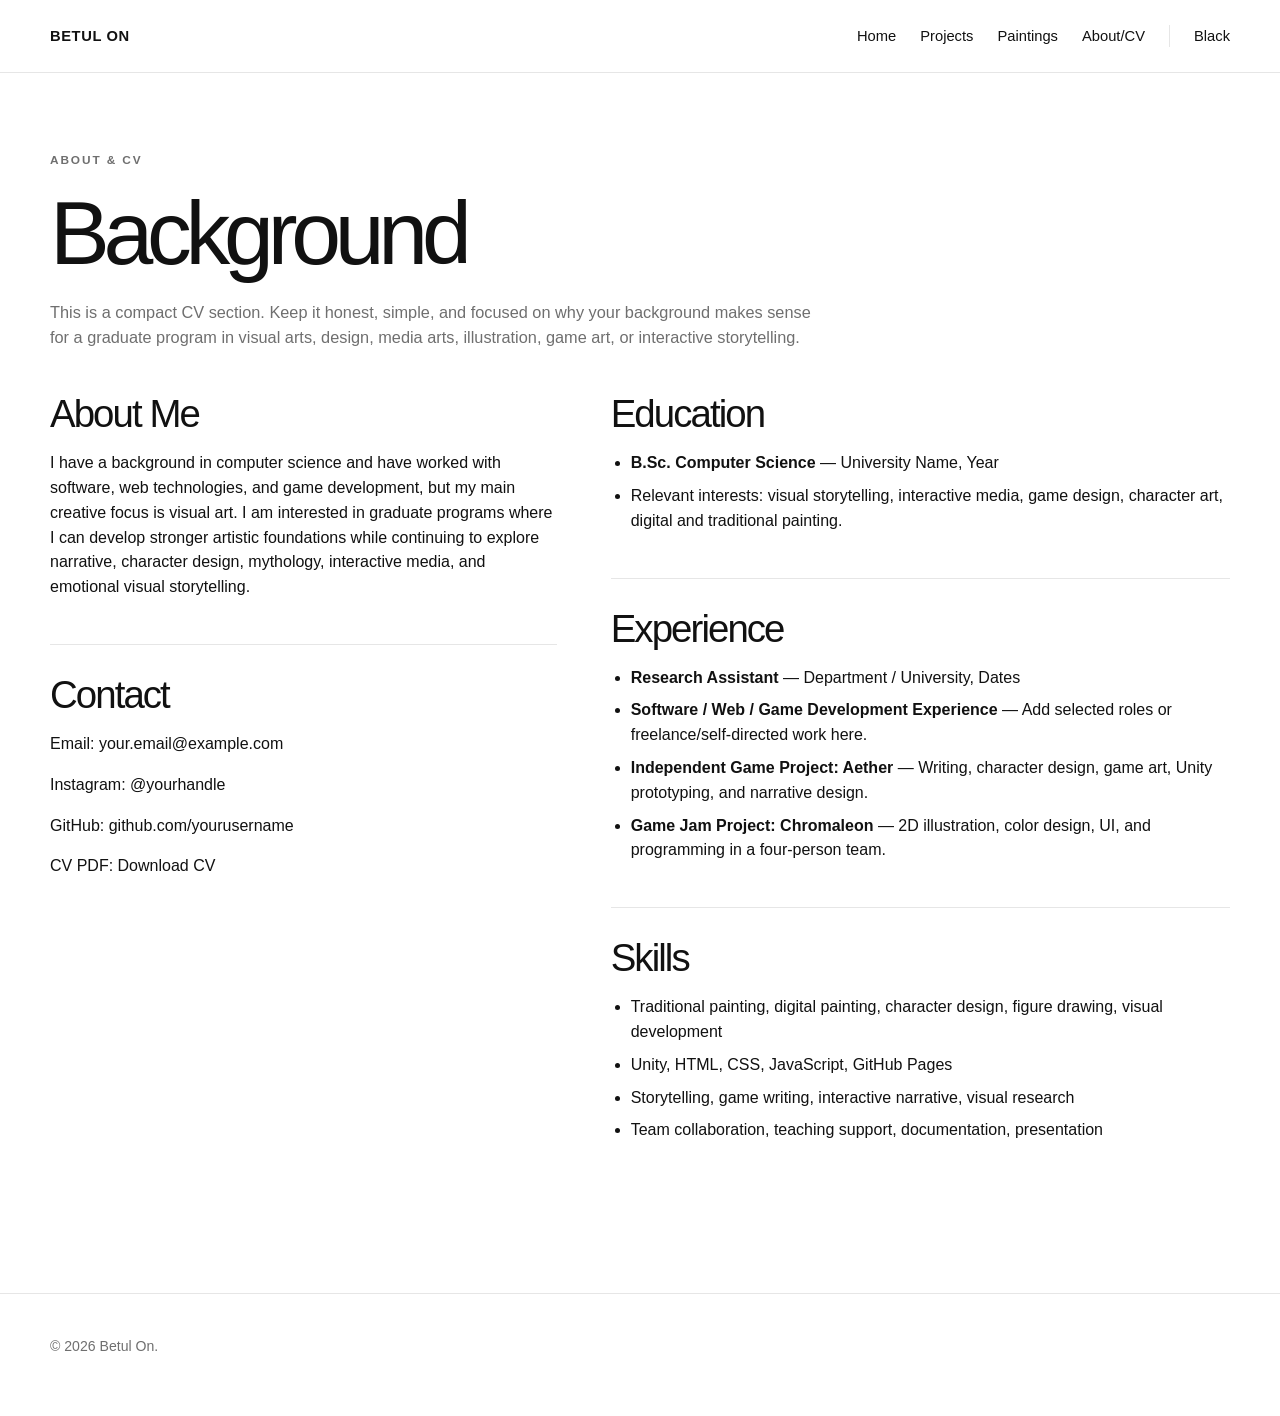
==== about.html @ e404c4d3 "Initial portfolio site" ====
<!DOCTYPE html>
<html lang="en">
<head>
  <meta charset="UTF-8" />
  <meta name="viewport" content="width=device-width, initial-scale=1.0" />

  <title>About / CV | Betul On</title>
  <meta name="description" content="Graduate application portfolio." />

  <link rel="stylesheet" href="assets/css/style.css" />
</head>

<body>
  <header class="site-header">
  <div class="container nav">
    <a href="index.html" class="logo">Betul On</a>

    <nav class="nav-links" aria-label="Main navigation">
      <a class="nav-link" href="index.html">Home</a>

      <div class="nav-item">
        <a class="nav-link" href="aether.html">Projects</a>
        <div class="dropdown-menu" aria-label="Project submenu">
          <a href="aether.html">Aether</a>
          <a href="chromaleon.html">Chromaleon</a>
        </div>
      </div>

      <a class="nav-link" href="artworks.html">Paintings</a>
      <a class="nav-link" href="about.html">About/CV</a>

      <button class="theme-toggle" type="button" data-theme-toggle>Black</button>
    </nav>
  </div>
</header>

  <main>
    <section class="page-section">
      <div class="container">
        <div class="section-heading">
          <div class="eyebrow">About & CV</div>
          <h1>Background</h1>
          <p>
            This is a compact CV section. Keep it honest, simple, and focused on why your background makes sense for a graduate program in visual arts, design, media arts, illustration, game art, or interactive storytelling.
          </p>
        </div>

        <div class="cv-grid">
          <div>
            <div class="cv-card">
              <h2>About Me</h2>
              <p>
                I have a background in computer science and have worked with software, web technologies, and game development, but my main creative focus is visual art. I am interested in graduate programs where I can develop stronger artistic foundations while continuing to explore narrative, character design, mythology, interactive media, and emotional visual storytelling.
              </p>
            </div>

            <div class="cv-card">
              <h2>Contact</h2>
              <p>Email: <a href="mailto:your.email@example.com">your.email@example.com</a></p>
              <p>Instagram: <a href="#">@yourhandle</a></p>
              <p>GitHub: <a href="#">github.com/yourusername</a></p>
              <p>CV PDF: <a href="assets/files/cv.pdf">Download CV</a></p>
            </div>
          </div>

          <div>
            <div class="cv-card">
              <h2>Education</h2>
              <ul>
                <li><strong>B.Sc. Computer Science</strong> — University Name, Year</li>
                <li>Relevant interests: visual storytelling, interactive media, game design, character art, digital and traditional painting.</li>
              </ul>
            </div>

            <div class="cv-card">
              <h2>Experience</h2>
              <ul>
                <li><strong>Research Assistant</strong> — Department / University, Dates</li>
                <li><strong>Software / Web / Game Development Experience</strong> — Add selected roles or freelance/self-directed work here.</li>
                <li><strong>Independent Game Project: Aether</strong> — Writing, character design, game art, Unity prototyping, and narrative design.</li>
                <li><strong>Game Jam Project: Chromaleon</strong> — 2D illustration, color design, UI, and programming in a four-person team.</li>
              </ul>
            </div>

            <div class="cv-card">
              <h2>Skills</h2>
              <ul>
                <li>Traditional painting, digital painting, character design, figure drawing, visual development</li>
                <li>Unity, HTML, CSS, JavaScript, GitHub Pages</li>
                <li>Storytelling, game writing, interactive narrative, visual research</li>
                <li>Team collaboration, teaching support, documentation, presentation</li>
              </ul>
            </div>
          </div>
        </div>
      </div>
    </section>

  </main>

  <footer class="site-footer">
  <div class="container">
    <p>© 2026 Betul On.</p>
  </div>
</footer>
  <script src="assets/js/theme.js" defer></script>
</body>
</html>
---- assets/css/style.css ----
/* ===============================
   Minimal Graduate Portfolio CSS
   =============================== */

:root {
  --bg: #ffffff;
  --paper: #ffffff;
  --text: #111111;
  --muted: #6f6f6f;
  --line: #e6e6e6;
  --accent: #111111;
  --accent-soft: #f5f5f5;
}

:root.dark-theme {
  --bg: #080808;
  --paper: #080808;
  --text: #f2eadc;
  --muted: #b8ad9b;
  --line: #2a2a2a;
  --accent: #d8b56d;
  --accent-soft: #161616;
}

* {
  box-sizing: border-box;
}

html {
  scroll-behavior: smooth;
}

body {
  margin: 0;
  background: var(--bg);
  color: var(--text);
  font-family: Arial, Helvetica, sans-serif;
  line-height: 1.55;
}

img,
video {
  max-width: 100%;
  display: block;
}

a {
  color: var(--text);
  text-decoration: none;
}

a:hover {
  color: var(--accent);
}

.container {
  width: min(1180px, calc(100% - 40px));
  margin: 0 auto;
}

/* Header */

.site-header {
  position: sticky;
  top: 0;
  z-index: 20;
  background: color-mix(in srgb, var(--bg) 92%, transparent);
  backdrop-filter: blur(10px);
  border-bottom: 1px solid var(--line);
}

.nav {
  display: flex;
  align-items: center;
  justify-content: space-between;
  min-height: 72px;
  gap: 28px;
}

.logo {
  font-size: 0.92rem;
  font-weight: 600;
  letter-spacing: 0.04em;
  text-transform: uppercase;
}

.nav-links {
  display: flex;
  align-items: center;
  gap: 24px;
  flex-wrap: wrap;
  font-size: 0.92rem;
}

.nav-item {
  position: relative;
}

.nav-link,
.theme-toggle {
  font: inherit;
  color: var(--text);
  background: none;
  border: 0;
  padding: 0;
  cursor: pointer;
}

.theme-toggle {
  border-left: 1px solid var(--line);
  padding-left: 24px;
}

.dropdown-menu {
  position: absolute;
  top: 100%;
  left: -14px;
  min-width: 145px;
  padding: 12px 14px;
  display: none;
  background: var(--bg);
  border: 1px solid var(--line);
}

.nav-item:hover .dropdown-menu,
.nav-item:focus-within .dropdown-menu {
  display: grid;
  gap: 10px;
}

/* Typography */

.eyebrow {
  text-transform: uppercase;
  letter-spacing: 0.16em;
  color: var(--muted);
  font-size: 0.74rem;
  font-weight: 600;
  margin-bottom: 14px;
}

h1,
h2,
h3,
h4 {
  margin: 0 0 16px;
  line-height: 1.12;
  font-weight: 500;
  color: var(--text);
}

h1 {
  font-size: clamp(2.5rem, 7vw, 6rem);
  letter-spacing: -0.07em;
}

h2 {
  font-size: clamp(1.7rem, 3vw, 2.6rem);
  letter-spacing: -0.05em;
}

h3 {
  font-size: 1.25rem;
}

h4 {
  font-size: 1rem;
}

p {
  margin: 0 0 16px;
}

ul {
  margin-top: 0;
  padding-left: 20px;
}

/* Layout */

.hero {
  padding: 20px 0 20px;
  border-bottom: 1px solid var(--line);
}

.hero-grid {
  display: grid;
  grid-template-columns: 1.15fr 0.85fr;
  gap: 56px;
  align-items: center;
}

.intro {
  font-size: 1.1rem;
  color: var(--muted);
  max-width: 720px;
}

.page-section {
  padding: 78px 0;
  border-bottom: 1px solid var(--line);
}

.section-heading {
  max-width: 780px;
  margin-bottom: 42px;
}

.section-heading p {
  color: var(--muted);
  font-size: 1.02rem;
}

.two-column {
  display: grid;
  grid-template-columns: 1fr 1fr;
  gap: 42px;
  align-items: start;
}

/* Buttons are kept for possible future use, but hidden from homepage by removing the HTML. */

.button-row {
  display: flex;
  flex-wrap: wrap;
  gap: 12px;
  margin-top: 28px;
}

.button {
  display: inline-flex;
  align-items: center;
  justify-content: center;
  border: 1px solid var(--text);
  background: var(--text);
  color: var(--bg);
  padding: 11px 18px;
  border-radius: 0;
  font-size: 0.95rem;
}

.button.secondary {
  background: transparent;
  color: var(--text);
}

/* Minimal project layout */

.project,
.cv-card,
.art-card {
  background: transparent;
  border: 0;
}

.project {
  padding: 0;
  margin-bottom: 56px;
}

.project-header {
  display: grid;
  grid-template-columns: 1fr minmax(180px, 260px);
  gap: 48px;
  align-items: start;
  margin-bottom: 42px;
  padding-bottom: 32px;
  border-bottom: 1px solid var(--line);
}

.project-meta,
.caption,
.art-info p {
  color: var(--muted);
  font-size: 0.9rem;
}

.project-meta {
  text-align: left;
}

.tag-list {
  display: flex;
  flex-wrap: wrap;
  gap: 8px;
  margin: 18px 0 0;
}

.tag {
  border: 1px solid var(--line);
  color: var(--muted);
  padding: 5px 9px;
  font-size: 0.78rem;
}

/* Rectangular media */

.portrait-placeholder,
.media-placeholder {
  border: 1px solid var(--line);
  background: var(--accent-soft);
  color: var(--muted);
  min-height: 0;
  aspect-ratio: 4 / 3;
  display: flex;
  align-items: center;
  justify-content: center;
  text-align: center;
  /* padding: 28px; */
  font-size: 0.9rem;
}

.portrait-placeholder {
  aspect-ratio: 3 / 4;
}

.game-media-grid {
  display: grid;
  grid-template-columns: 1fr;
  /* gap: 42px; */
  margin: 42px 0;
}

.game-media-grid .media-placeholder,
.game-media-grid .wide-media {
  width: 100%;
  aspect-ratio: 16 / 9;
  min-height: 0;
}

.caption {
  margin-top: 10px;
}

.note-box {
  border-left: 1px solid var(--text);
  padding: 4px 0 4px 18px;
  margin-top: 28px;
  color: var(--muted);
}

/* Homepage selected work */

.gallery-grid {
  display: grid;
  grid-template-columns: repeat(3, 1fr);
  gap: 32px;
}

.art-card {
  overflow: visible;
}

.art-card .media-placeholder {
  border-radius: 0;
  min-height: 0;
  aspect-ratio: 4 / 3;
}

.art-info {
  padding: 14px 0 0;
}

.art-info h3 {
  font-size: 1rem;
  margin-bottom: 6px;
}

/* Paintings page: rectangular, sharp, with optional minimalist labels */

.painting-list {
  display: grid;
  gap: 46px;
}

.painting-item {
  display: grid;
  grid-template-columns: minmax(0, 1.25fr) minmax(220px, 0.75fr);
  gap: 28px;
  align-items: start;
  padding-bottom: 46px;
  border-bottom: 1px solid var(--line);
}

.painting-item:last-child {
  border-bottom: 0;
}

.painting-image {
  border: 1px solid var(--line);
  background: var(--accent-soft);
  aspect-ratio: 16 / 10;
  display: flex;
  align-items: center;
  justify-content: center;
  color: var(--muted);
  text-align: center;
  /* padding: 24px; */
}
.preview-image {
  background: var(--accent-soft);
  display: flex;
  align-items: center;
  justify-content: center;
  color: var(--muted);
  text-align: center;
}

.painting-meta {
  color: var(--muted);
  font-size: 0.92rem;
}

.painting-meta h3 {
  color: var(--text);
  font-size: 1rem;
  margin-bottom: 10px;
}

.painting-meta dl {
  margin: 0;
}

.painting-meta dt {
  color: var(--text);
  font-size: 0.75rem;
  letter-spacing: 0.12em;
  text-transform: uppercase;
  margin-top: 14px;
}

.painting-meta dd {
  margin: 4px 0 0;
}

/* CV */

.cv-grid {
  display: grid;
  grid-template-columns: 0.9fr 1.1fr;
  gap: 54px;
}

.cv-card {
  padding: 0 0 28px;
  margin-bottom: 28px;
  border-bottom: 1px solid var(--line);
}

.cv-card:last-child {
  border-bottom: 0;
}

.cv-card li {
  margin-bottom: 8px;
}

/* Footer */

.site-footer {
  padding: 42px 0;
  color: var(--muted);
  font-size: 0.88rem;
}

/* Responsive */

@media (max-width: 850px) {
  .hero-grid,
  .two-column,
  .cv-grid,
  .project-header,
  .painting-item {
    grid-template-columns: 1fr;
  }

  .gallery-grid {
    grid-template-columns: 1fr;
  }

  .nav {
    align-items: flex-start;
    flex-direction: column;
    padding: 16px 0;
  }

  .nav-links {
    gap: 16px;
  }

  .dropdown-menu {
    position: static;
    border: 0;
    padding: 8px 0 0 12px;
    display: grid;
    gap: 8px;
  }

  .theme-toggle {
    border-left: 0;
    padding-left: 0;
  }
}
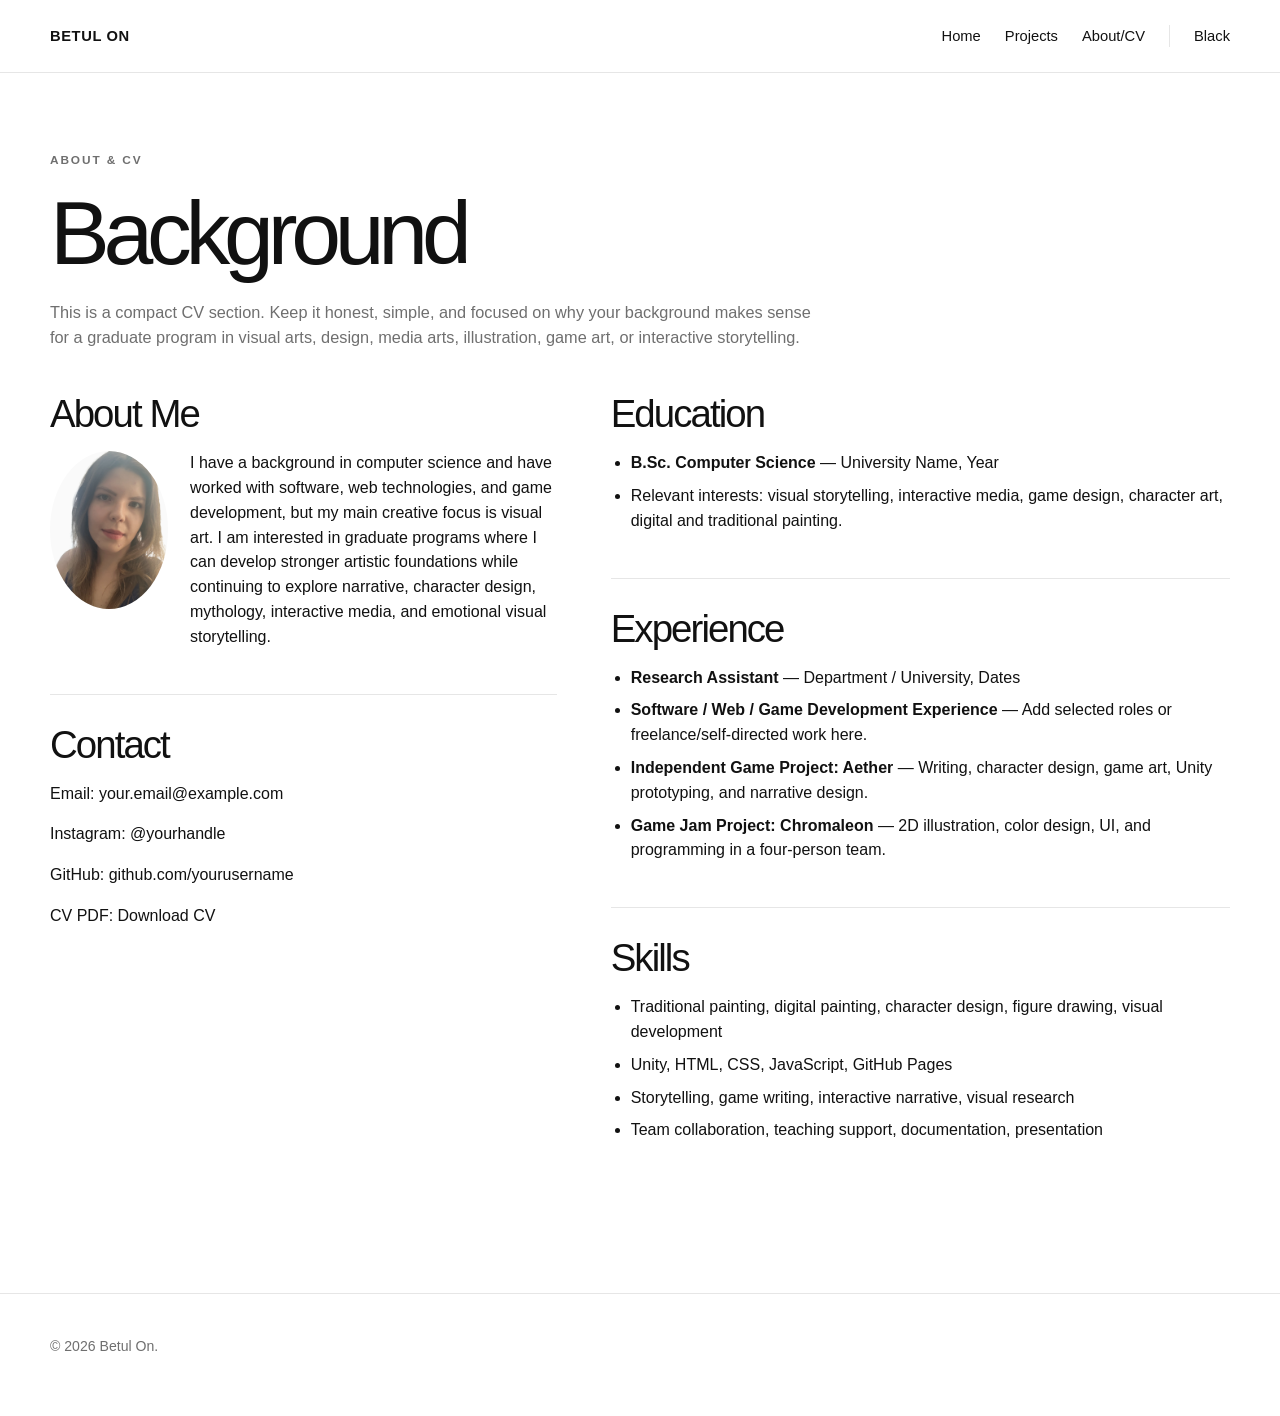
==== commit b069db6b: "Profile photo moved to about page" ====
--- a/about.html
+++ b/about.html
@@ -49,9 +49,12 @@
           <div>
             <div class="cv-card">
               <h2>About Me</h2>
-              <p>
-                I have a background in computer science and have worked with software, web technologies, and game development, but my main creative focus is visual art. I am interested in graduate programs where I can develop stronger artistic foundations while continuing to explore narrative, character design, mythology, interactive media, and emotional visual storytelling.
-              </p>
+              <div class="about-intro">
+                <img class="about-profile" src="assets/images/profile.png" alt="Portrait of Betul On" />
+                <p>
+                  I have a background in computer science and have worked with software, web technologies, and game development, but my main creative focus is visual art. I am interested in graduate programs where I can develop stronger artistic foundations while continuing to explore narrative, character design, mythology, interactive media, and emotional visual storytelling.
+                </p>
+              </div>
             </div>
 
             <div class="cv-card">
--- a/assets/css/style.css
+++ b/assets/css/style.css
@@ -90,6 +90,21 @@
   gap: 24px;
   flex-wrap: wrap;
   font-size: 0.92rem;
+}
+
+/* Temporarily hide the Paintings/Artworks page from the site navigation */
+.nav-links a[href$="artworks.html"],
+.nav-links a[href$="paintings.html"] {
+  display: none;
+}
+
+.hidden-notice {
+  background: var(--accent-soft);
+  border: 1px solid var(--line);
+  color: var(--muted);
+  padding: 18px;
+  text-align: center;
+  margin: 24px 0;
 }
 
 .nav-item {
@@ -183,17 +198,17 @@
   border-bottom: 1px solid var(--line);
 }
 
-.hero-grid {
+/* .hero-grid {
   display: grid;
   grid-template-columns: 1.15fr 0.85fr;
   gap: 56px;
   align-items: center;
-}
+} */
 
 .intro {
   font-size: 1.1rem;
   color: var(--muted);
-  max-width: 720px;
+  /* max-width: 720px; */
 }
 
 .page-section {
@@ -314,6 +329,24 @@
   aspect-ratio: 3 / 4;
 }
 
+.about-intro {
+  display: grid;
+  grid-template-columns: 118px 1fr;
+  gap: 22px;
+  align-items: start;
+}
+
+.about-profile {
+  /* width: 118px; */
+  /* aspect-ratio: 1 / 1; */
+  /* object-fit: cover; */
+  border-radius: 50%;
+  /* border: 1px solid var(--line); */
+  /* padding: 5px; */
+  background: var(--bg);
+  filter: saturate(0.9) contrast(0.96);
+}
+
 .game-media-grid {
   display: grid;
   grid-template-columns: 1fr;
@@ -343,8 +376,9 @@
 
 .gallery-grid {
   display: grid;
-  grid-template-columns: repeat(3, 1fr);
-  gap: 32px;
+  grid-template-columns: repeat(2, minmax(0, 1fr));
+  gap: 2px;
+  /* max-width: 820px; */
 }
 
 .art-card {
@@ -500,4 +534,13 @@
     border-left: 0;
     padding-left: 0;
   }
-}
+
+  .about-intro {
+    grid-template-columns: 1fr;
+    gap: 16px;
+  }
+
+  .about-profile {
+    width: 104px;
+  }
+}
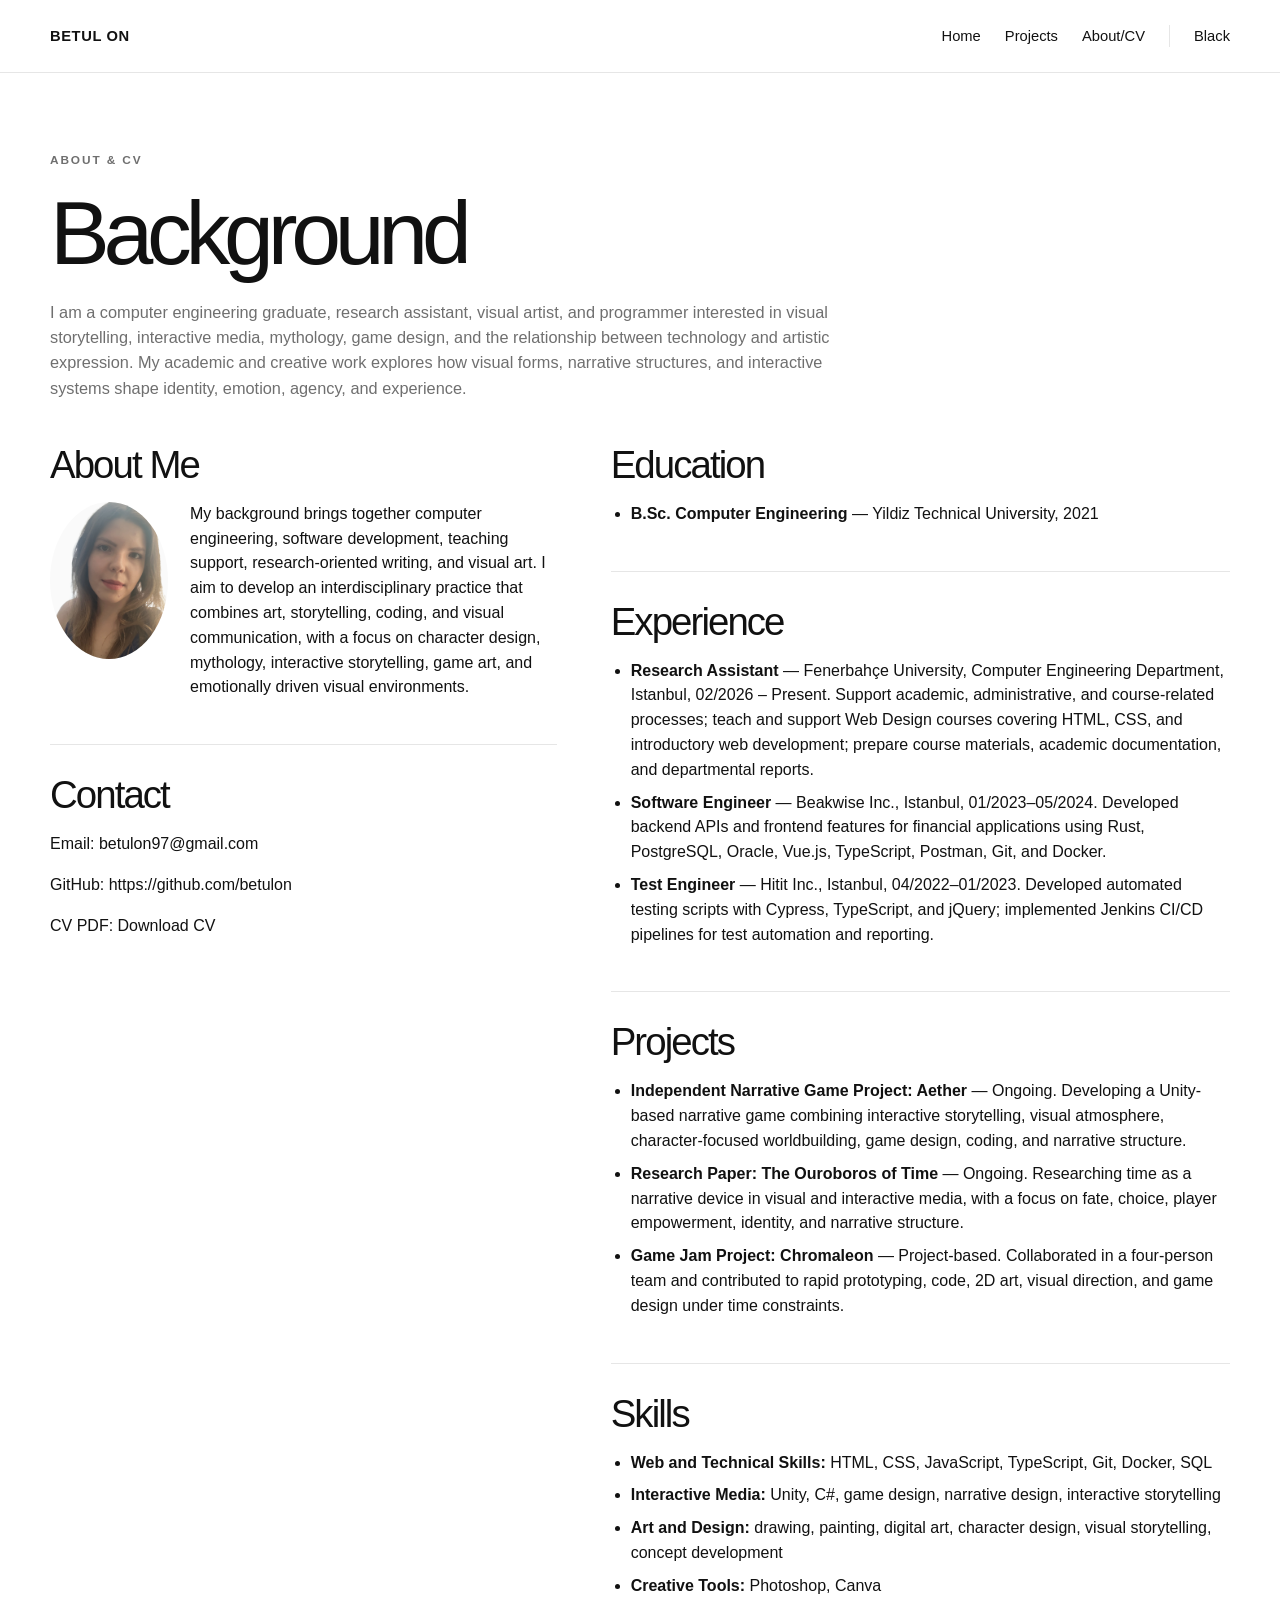
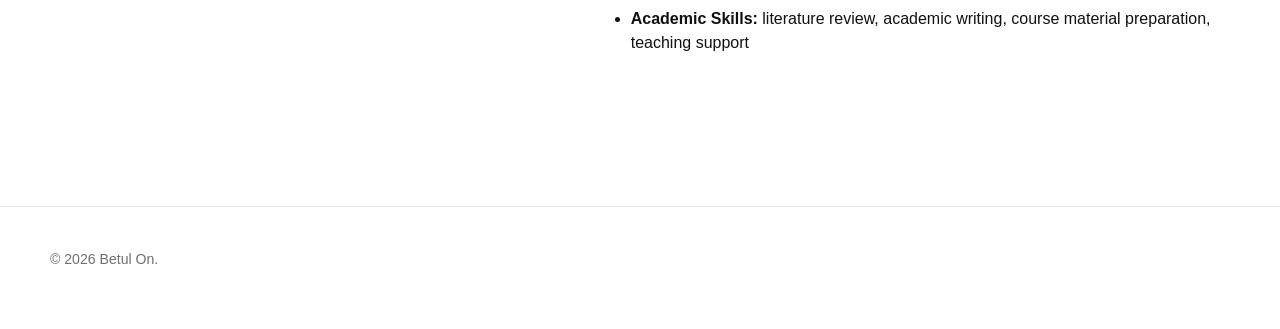
==== commit 15c2aa7d: "about page context fix" ====
--- a/about.html
+++ b/about.html
@@ -41,7 +41,7 @@
           <div class="eyebrow">About & CV</div>
           <h1>Background</h1>
           <p>
-            This is a compact CV section. Keep it honest, simple, and focused on why your background makes sense for a graduate program in visual arts, design, media arts, illustration, game art, or interactive storytelling.
+            I am a computer engineering graduate, research assistant, visual artist, and programmer interested in visual storytelling, interactive media, mythology, game design, and the relationship between technology and artistic expression. My academic and creative work explores how visual forms, narrative structures, and interactive systems shape identity, emotion, agency, and experience.
           </p>
         </div>
 
@@ -52,16 +52,16 @@
               <div class="about-intro">
                 <img class="about-profile" src="assets/images/profile.png" alt="Portrait of Betul On" />
                 <p>
-                  I have a background in computer science and have worked with software, web technologies, and game development, but my main creative focus is visual art. I am interested in graduate programs where I can develop stronger artistic foundations while continuing to explore narrative, character design, mythology, interactive media, and emotional visual storytelling.
+                  My background brings together computer engineering, software development, teaching support, research-oriented writing, and visual art. I aim to develop an interdisciplinary practice that combines art, storytelling, coding, and visual communication, with a focus on character design, mythology, interactive storytelling, game art, and emotionally driven visual environments.
                 </p>
               </div>
             </div>
 
             <div class="cv-card">
               <h2>Contact</h2>
-              <p>Email: <a href="mailto:your.email@example.com">your.email@example.com</a></p>
-              <p>Instagram: <a href="#">@yourhandle</a></p>
-              <p>GitHub: <a href="#">github.com/yourusername</a></p>
+              <p>Email: <a href="mailto:betulon97@gmail.com">betulon97@gmail.com</a></p>
+              <!-- <p>Instagram: <a href="#">@yourhandle</a></p> -->
+              <p>GitHub: <a href="#">https://github.com/betulon</a></p>
               <p>CV PDF: <a href="assets/files/cv.pdf">Download CV</a></p>
             </div>
           </div>
@@ -70,28 +70,36 @@
             <div class="cv-card">
               <h2>Education</h2>
               <ul>
-                <li><strong>B.Sc. Computer Science</strong> — University Name, Year</li>
-                <li>Relevant interests: visual storytelling, interactive media, game design, character art, digital and traditional painting.</li>
+                <li><strong>B.Sc. Computer Engineering</strong> — Yildiz Technical University, 2021</li>
               </ul>
             </div>
 
             <div class="cv-card">
               <h2>Experience</h2>
               <ul>
-                <li><strong>Research Assistant</strong> — Department / University, Dates</li>
-                <li><strong>Software / Web / Game Development Experience</strong> — Add selected roles or freelance/self-directed work here.</li>
-                <li><strong>Independent Game Project: Aether</strong> — Writing, character design, game art, Unity prototyping, and narrative design.</li>
-                <li><strong>Game Jam Project: Chromaleon</strong> — 2D illustration, color design, UI, and programming in a four-person team.</li>
+                <li><strong>Research Assistant</strong> — Fenerbahçe University, Computer Engineering Department, Istanbul, 02/2026 – Present. Support academic, administrative, and course-related processes; teach and support Web Design courses covering HTML, CSS, and introductory web development; prepare course materials, academic documentation, and departmental reports.</li>
+                <li><strong>Software Engineer</strong> — Beakwise Inc., Istanbul, 01/2023–05/2024. Developed backend APIs and frontend features for financial applications using Rust, PostgreSQL, Oracle, Vue.js, TypeScript, Postman, Git, and Docker.</li>
+                <li><strong>Test Engineer</strong> — Hitit Inc., Istanbul, 04/2022–01/2023. Developed automated testing scripts with Cypress, TypeScript, and jQuery; implemented Jenkins CI/CD pipelines for test automation and reporting.</li>
+              </ul>
+            </div>
+
+            <div class="cv-card">
+              <h2>Projects</h2>
+              <ul>
+                <li><strong>Independent Narrative Game Project: Aether</strong> — Ongoing. Developing a Unity-based narrative game combining interactive storytelling, visual atmosphere, character-focused worldbuilding, game design, coding, and narrative structure.</li>
+                <li><strong>Research Paper: The Ouroboros of Time</strong> — Ongoing. Researching time as a narrative device in visual and interactive media, with a focus on fate, choice, player empowerment, identity, and narrative structure.</li>
+                <li><strong>Game Jam Project: Chromaleon</strong> — Project-based. Collaborated in a four-person team and contributed to rapid prototyping, code, 2D art, visual direction, and game design under time constraints.</li>
               </ul>
             </div>
 
             <div class="cv-card">
               <h2>Skills</h2>
               <ul>
-                <li>Traditional painting, digital painting, character design, figure drawing, visual development</li>
-                <li>Unity, HTML, CSS, JavaScript, GitHub Pages</li>
-                <li>Storytelling, game writing, interactive narrative, visual research</li>
-                <li>Team collaboration, teaching support, documentation, presentation</li>
+                <li><strong>Web and Technical Skills:</strong> HTML, CSS, JavaScript, TypeScript, Git, Docker, SQL</li>
+                <li><strong>Interactive Media:</strong> Unity, C#, game design, narrative design, interactive storytelling</li>
+                <li><strong>Art and Design:</strong> drawing, painting, digital art, character design, visual storytelling, concept development</li>
+                <li><strong>Creative Tools:</strong> Photoshop, Canva</li>
+                <li><strong>Academic Skills:</strong> literature review, academic writing, course material preparation, teaching support</li>
               </ul>
             </div>
           </div>
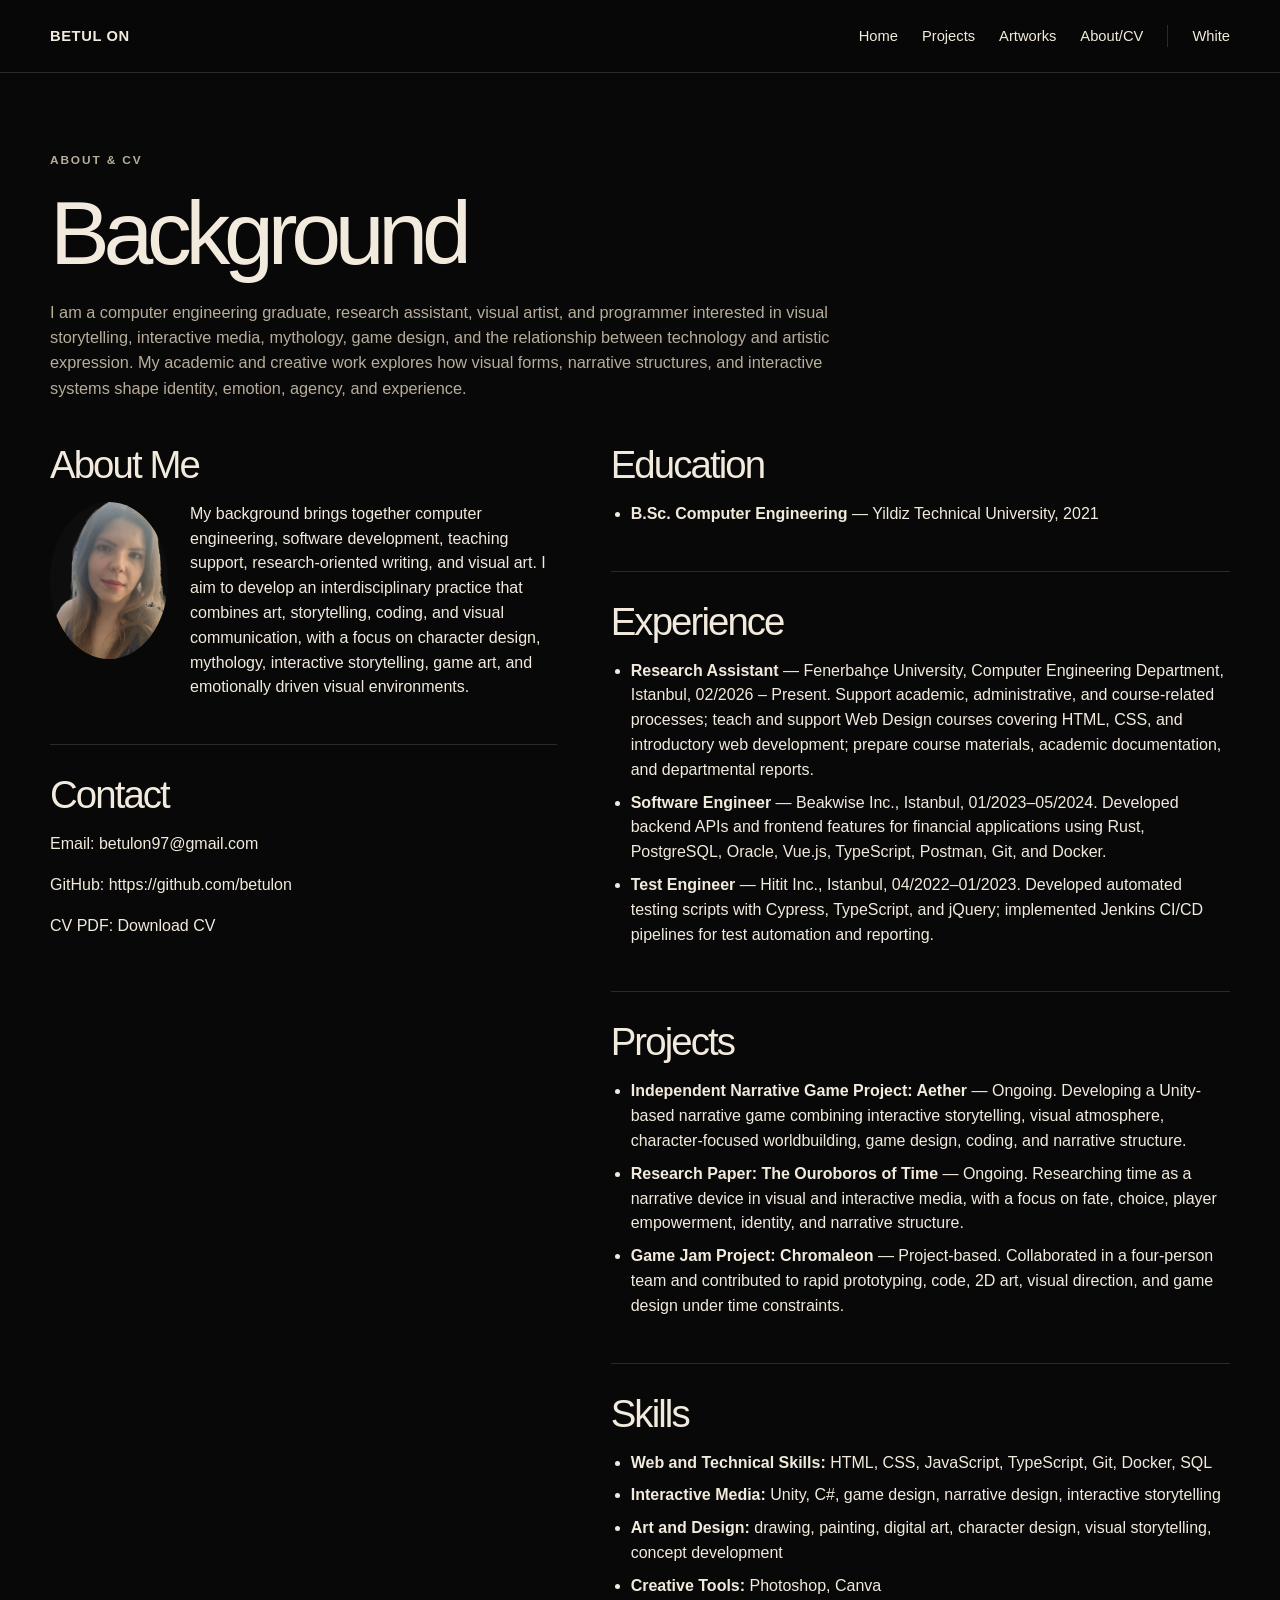
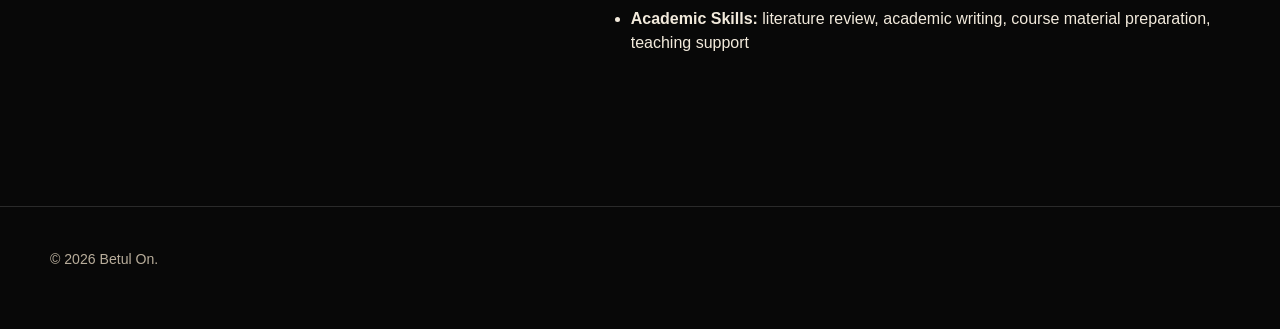
==== commit ec3b183b: "artworks page with paintings and studies, homepage cards redesigned" ====
--- a/about.html
+++ b/about.html
@@ -26,7 +26,7 @@
         </div>
       </div>
 
-      <a class="nav-link" href="artworks.html">Paintings</a>
+      <a class="nav-link" href="artworks.html">Artworks</a>
       <a class="nav-link" href="about.html">About/CV</a>
 
       <button class="theme-toggle" type="button" data-theme-toggle>Black</button>
--- a/assets/css/style.css
+++ b/assets/css/style.css
@@ -90,12 +90,6 @@
   gap: 24px;
   flex-wrap: wrap;
   font-size: 0.92rem;
-}
-
-/* Temporarily hide the Paintings/Artworks page from the site navigation */
-.nav-links a[href$="artworks.html"],
-.nav-links a[href$="paintings.html"] {
-  display: none;
 }
 
 .hidden-notice {
@@ -376,28 +370,91 @@
 
 .gallery-grid {
   display: grid;
-  grid-template-columns: repeat(2, minmax(0, 1fr));
-  gap: 2px;
-  /* max-width: 820px; */
+  grid-template-columns: repeat(3, minmax(0, 1fr));
+  gap: 40px 24px;
 }
 
 .art-card {
-  overflow: visible;
-}
-
-.art-card .media-placeholder {
-  border-radius: 0;
-  min-height: 0;
-  aspect-ratio: 4 / 3;
+  display: block;
+  color: var(--text);
+  transition: transform 0.15s ease;
+}
+
+.art-card:hover {
+  color: var(--text);
+}
+
+.art-card:active {
+  transform: scale(0.98);
+}
+
+.art-card:focus-visible {
+  outline: 1px solid var(--accent);
+  outline-offset: 6px;
+}
+
+.art-frame {
+  overflow: hidden;
+  aspect-ratio: 1 / 1;
+  background: var(--accent-soft);
+}
+
+.art-frame img {
+  width: 100%;
+  height: 100%;
+  object-fit: cover;
+  filter: saturate(0.85);
+  transition: transform 0.6s ease, filter 0.6s ease;
+}
+
+.art-card:hover .art-frame img,
+.art-card:focus-visible .art-frame img {
+  transform: scale(1.05);
+  filter: saturate(1);
 }
 
 .art-info {
-  padding: 14px 0 0;
+  padding: 16px 0 0;
+}
+
+.art-kicker {
+  text-transform: uppercase;
+  letter-spacing: 0.16em;
+  color: var(--muted);
+  font-size: 0.7rem;
+  font-weight: 600;
+  margin-bottom: 8px;
 }
 
 .art-info h3 {
-  font-size: 1rem;
+  font-size: 1.1rem;
   margin-bottom: 6px;
+  transition: color 0.3s ease;
+}
+
+.art-card:hover h3 {
+  color: var(--accent);
+}
+
+.art-arrow {
+  display: inline-block;
+  opacity: 0;
+  transform: translateX(-6px);
+  transition: opacity 0.3s ease, transform 0.3s ease;
+}
+
+.art-card:hover .art-arrow,
+.art-card:focus-visible .art-arrow {
+  opacity: 1;
+  transform: translateX(0);
+}
+
+@media (prefers-reduced-motion: reduce) {
+  .art-card,
+  .art-frame img,
+  .art-arrow {
+    transition: none;
+  }
 }
 
 /* Paintings page: rectangular, sharp, with optional minimalist labels */
@@ -421,15 +478,20 @@
 }
 
 .painting-image {
-  border: 1px solid var(--line);
+  display: flex;
+  justify-content: center;
   background: var(--accent-soft);
-  aspect-ratio: 16 / 10;
-  display: flex;
-  align-items: center;
-  justify-content: center;
-  color: var(--muted);
-  text-align: center;
-  /* padding: 24px; */
+  padding: 24px;
+}
+
+.painting-image {
+  min-width: 0;
+}
+
+.painting-image img {
+  max-height: 78vh;
+  width: auto;
+  object-fit: contain;
 }
 .preview-image {
   background: var(--accent-soft);
@@ -465,6 +527,84 @@
 
 .painting-meta dd {
   margin: 4px 0 0;
+}
+
+.painting-meta h3 em {
+  font-style: italic;
+}
+
+/* Artworks page: category index, groups, studies */
+
+.artwork-index {
+  display: flex;
+  flex-wrap: wrap;
+  gap: 24px;
+  padding-bottom: 18px;
+  margin-bottom: 56px;
+  border-bottom: 1px solid var(--line);
+  font-size: 0.78rem;
+  letter-spacing: 0.14em;
+  text-transform: uppercase;
+}
+
+.artwork-index a {
+  color: var(--muted);
+}
+
+.artwork-index a:hover {
+  color: var(--accent);
+}
+
+.artwork-group {
+  margin-bottom: 72px;
+  scroll-margin-top: 96px;
+}
+
+.artwork-group:last-child {
+  margin-bottom: 0;
+}
+
+.group-title {
+  font-size: 0.78rem;
+  font-weight: 600;
+  letter-spacing: 0.16em;
+  text-transform: uppercase;
+  color: var(--muted);
+  margin-bottom: 28px;
+}
+
+.study-grid {
+  display: grid;
+  grid-template-columns: repeat(4, minmax(0, 1fr));
+  gap: 32px 20px;
+}
+
+.study-item {
+  margin: 0;
+}
+
+.study-item a {
+  display: flex;
+  align-items: center;
+  justify-content: center;
+  aspect-ratio: 1 / 1;
+  padding: 12px;
+  background: var(--accent-soft);
+}
+
+.study-item img {
+  max-height: 100%;
+  object-fit: contain;
+}
+
+.study-item figcaption {
+  margin-top: 10px;
+  color: var(--muted);
+  font-size: 0.82rem;
+}
+
+.study-item figcaption em {
+  color: var(--text);
 }
 
 /* CV */
@@ -512,6 +652,22 @@
     grid-template-columns: 1fr;
   }
 
+  .study-grid {
+    grid-template-columns: repeat(2, minmax(0, 1fr));
+  }
+
+  .painting-item {
+    grid-template-columns: minmax(0, 1fr);
+  }
+
+  .painting-image {
+    padding: 12px;
+  }
+
+  .painting-image img {
+    height: auto;
+  }
+
   .nav {
     align-items: flex-start;
     flex-direction: column;
